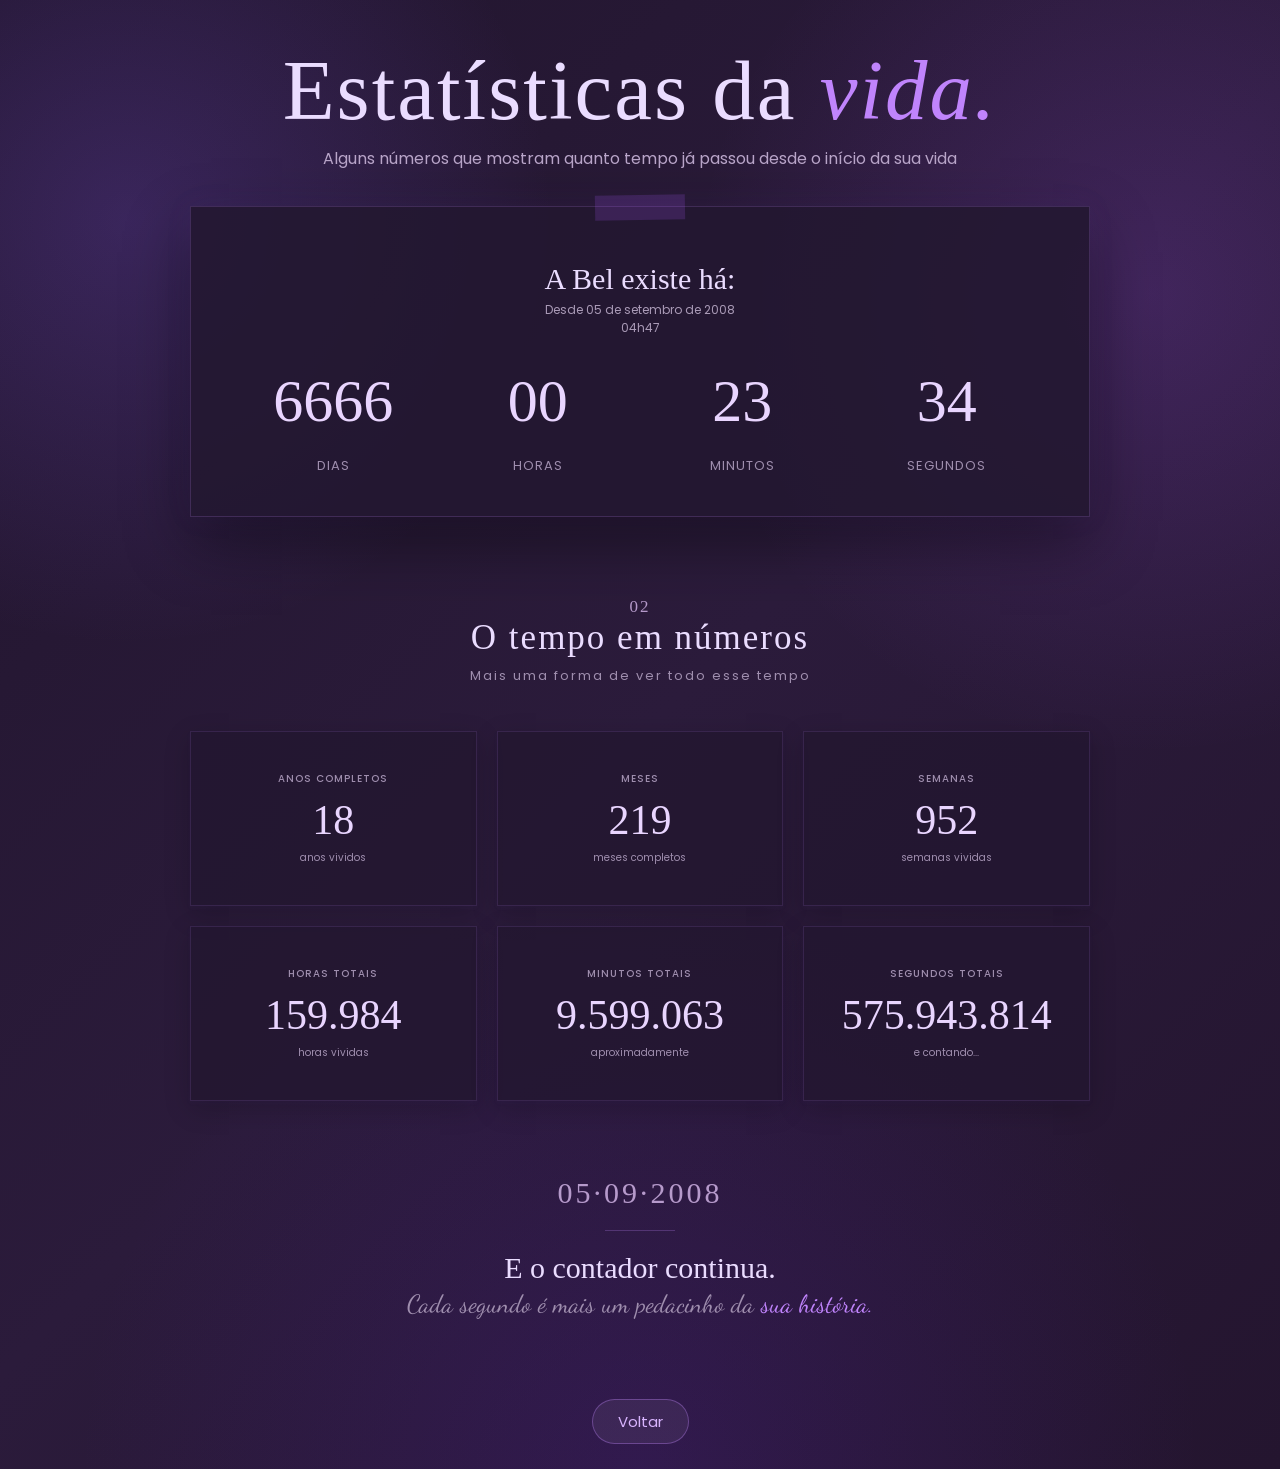
==== cards/estatisticas.html @ 7ff154b5 "first commit" ====
<!DOCTYPE html>
<html lang="pt-br">

<head>
    <meta charset="UTF-8">
    <meta name="viewport" content="width=device-width, initial-scale=1.0">

    <title>Minhas Memórias</title>

    <link rel="preconnect" href="https://fonts.googleapis.com">
    <link rel="preconnect" href="https://fonts.gstatic.com" crossorigin>

    <link
        href="https://fonts.googleapis.com/css2?family=Dancing+Script:wght@500;600;700&family=Playfair+Display:wght@400;500;600;700&family=Poppins:wght@300;400;500;600;700&display=swap"
        rel="stylesheet"
    >

    <link rel="stylesheet" href="estatistica.css">
</head>

<body>

    <h1>Estatísticas da <span>vida.</span></h1>

    <h2>
        Alguns números que mostram quanto tempo já passou desde o início da sua vida
    </h2>


    <div class="container">

        <div class="papel">

            <h2 class="titulo-pqno">
                A Bel existe há:

                <p>
                    Desde 05 de setembro de 2008 <br>
                    04h47
                </p>

            </h2>


            <div class="numeros">

                <div>
                    <span id="dias">00</span>
                    <span class="tempo"><br>dias</span>
                </div>


                <div>
                    <span id="horas">00</span>
                    <span class="tempo"><br>horas</span>
                </div>


                <div>
                    <span id="minutos">00</span>
                    <span class="tempo"><br>minutos</span>
                </div>


                <div>
                    <span id="segundos">00</span>
                    <span class="tempo"><br>segundos</span>
                </div>

            </div>

        </div>

    </div>


    <h2 class="titulo-ii">

        <p>
            <span>02</span>
        </p>

        O tempo em números

        <p>
            Mais uma forma de ver todo esse tempo
        </p>

    </h2>


    <div class="grade">


        <div class="card-tempo">

            <p class="titulo-card">
                Anos completos
            </p>

            <span id="anos-bruto">00</span>

            <p class="textinho">
                anos vividos
            </p>

        </div>


        <div class="card-tempo">

            <p class="titulo-card">
                Meses
            </p>

            <span id="meses-bruto">00</span>

            <p class="textinho">
                meses completos
            </p>

        </div>


        <div class="card-tempo">

            <p class="titulo-card">
                Semanas
            </p>

            <span id="semanas-bruto">00</span>

            <p class="textinho">
                semanas vividas
            </p>

        </div>


        <div class="card-tempo">

            <p class="titulo-card">
                Horas totais
            </p>

            <span id="horas-bruto">00</span>

            <p class="textinho">
                horas vividas
            </p>

        </div>


        <div class="card-tempo">

            <p class="titulo-card">
                Minutos totais
            </p>

            <span id="minutos-bruto">00</span>

            <p class="textinho">
                aproximadamente
            </p>

        </div>


        <div class="card-tempo">

            <p class="titulo-card">
                Segundos totais
            </p>

            <span id="segundos-bruto">00</span>

            <p class="textinho">
                e contando...
            </p>

        </div>


    </div>


    <script src="estatistica.js"></script>


    <p class="data-final">
        05·09·2008
    </p>


    <div class="linha-final"></div>


    <p class="texto-final">

        E o contador continua.

        <br>

        <span class="textinho-final">
            Cada segundo é mais um pedacinho da
            <span>sua história.</span>
        </span>

    </p>
    
    <a href="/index.html">Voltar</a>

</body>

</html>
---- cards/estatistica.css ----
:root {
    color-scheme: dark;
}

* {
    padding: 0;
    margin: 0;
    box-sizing: border-box;
}

body {
    min-height: 100vh;
    background: radial-gradient(circle at 10% 15%, rgba(139, 92, 246, 0.22), transparent 25%), radial-gradient(circle at 90% 20%, rgba(168, 85, 247, 0.18), transparent 28%), radial-gradient(circle at 50% 100%, rgba(91, 33, 182, 0.20), transparent 35%), linear-gradient(135deg, #21152d, #2b1b3b 50%, #24152f);
    color: #eadcff;
    overflow-x: hidden;
}

h1 {
    font-family: "DM Serif Display", serif;
    font-size: 85px;
    line-height: 0.95;
    color: #eadcff;
    letter-spacing: 2px;
    font-weight: 400;
    text-align: center;
    margin-top: 50px;
}

h1 span {
    font-family: "DM Serif Display", serif;
    font-style: italic;
    color: #c084fc;
}

body h2 {
    font-family: "Poppins", sans-serif;
    font-size: 16px;
    font-weight: 400;
    color: #b9a5c9;
    text-align: center;
    margin-top: 15px;
    padding: 0 20px;
}

.container {
    display: flex;
    justify-content: center;
    align-items: center;
    width: 100%;
}

.papel {
    width: 100%;
    max-width: 900px;
    background: rgba(35, 23, 48, 0.88);
    padding: 40px 45px;
    position: relative;
    border: 1px solid rgba(192, 132, 252, 0.18);
    box-shadow: 0 25px 60px rgba(0, 0, 0, 0.40), 0 0 25px rgba(139, 92, 246, 0.08);
    margin-top: 35px;
}

.papel::before {
    content: "";
    position: absolute;
    width: 90px;
    height: 25px;
    background: rgba(168, 85, 247, 0.18);
    top: -12px;
    left: 50%;
    transform: translateX(-50%) rotate(-1deg);
}

.titulo-pqno {
    font-family: "DM Serif Display", serif;
    font-size: 30px;
    color: #eadcff;
    text-align: center;
}

.titulo-pqno p {
    font-family: "Poppins", sans-serif;
    font-size: 12px;
    color: #a99ab6;
    text-align: center;
    font-weight: 400;
    margin-top: 5px;
}

.numeros {
    font-family: "DM Serif Display", serif;
    color: #e9d5ff;
    font-size: 60px;
    margin-top: 30px;
    display: grid;
    grid-template-columns: repeat(4, 1fr);
    align-items: center;
    justify-content: center;
    gap: 10px;
    text-align: center;
}

.numeros > div {
    display: flex;
    flex-direction: column;
    align-items: center;
    justify-content: center;
}

.numeros .tempo {
    display: block;
    font-family: "Poppins", sans-serif;
    color: #9f8eae;
    font-size: 13px;
    font-weight: 400;
    text-transform: uppercase;
    letter-spacing: 1px;
}

.titulo-ii {
    font-family: "DM Serif Display", serif;
    font-size: 35px;
    color: #eadcff;
    letter-spacing: 2px;
    font-weight: 400;
    text-align: center;
    margin-top: 80px;
    margin-bottom: 45px;
}

.titulo-ii p {
    font-family: "Poppins", sans-serif;
    font-size: 13px;
    color: #9f8eae;
    text-align: center;
    font-weight: 400;
    margin-top: 8px;
}

.titulo-ii p span {
    font-family: "DM Serif Display", serif;
    font-size: 17px;
    color: #b69acb;
    font-weight: 400;
}

.grade {
    display: grid;
    grid-template-columns: repeat(3, 1fr);
    gap: 20px;
    width: 100%;
    max-width: 900px;
    margin: 0 auto;
}

.card-tempo {
    width: 100%;
    min-height: 175px;
    background: rgba(35, 22, 48, 0.82);
    border: 1px solid rgba(192, 132, 252, 0.13);
    padding: 30px 20px;
    display: flex;
    flex-direction: column;
    justify-content: center;
    align-items: center;
    text-align: center;
    box-shadow: 0 8px 25px rgba(0, 0, 0, 0.18), 0 2px 5px rgba(139, 92, 246, 0.04);
    transition: transform 0.3s ease, box-shadow 0.3s ease;
}

.titulo-card {
    font-family: "Poppins", sans-serif;
    font-size: 10px;
    color: #9f8eae;
    text-align: center;
    font-weight: 500;
    text-transform: uppercase;
    letter-spacing: 1px;
    margin-bottom: 12px;
}

#anos-bruto,
#meses-bruto,
#semanas-bruto,
#horas-bruto,
#minutos-bruto,
#segundos-bruto {
    font-family: "DM Serif Display", serif;
    font-size: 42px;
    color: #e9d5ff;
    font-weight: 400;
    line-height: 1;
}

.textinho {
    margin-top: 9px;
    font-family: "Poppins", sans-serif;
    font-size: 10px;
    color: #9f8eae;
    text-align: center;
    font-weight: 400;
}

.data-final {
    margin-top: 75px;
    text-align: center;
    font-family: "DM Serif Display", serif;
    color: #b69acb;
    font-size: 30px;
    letter-spacing: 3px;
}

.linha-final {
    width: 70px;
    height: 1px;
    background: rgba(192, 132, 252, 0.25);
    margin: 20px auto;
}

.texto-final {
    font-family: "DM Serif Display", serif;
    font-size: 30px;
    font-weight: 400;
    color: #eadcff;
    text-align: center;
    margin-top: 15px;
    margin-bottom: 80px;
}

.textinho-final {
    font-family: "Dancing Script", cursive;
    text-align: center;
    font-size: 25px;
    color: #9f8eae;
}

.textinho-final span {
    color: #c084fc;
}

a {
    display: block;
    width: fit-content;
    margin: 1% auto 2%;
    padding: 10px 25px;
    font-family: "Poppins", sans-serif;
    font-size: 15px;
    color: #d8b4fe;
    border: 1px solid rgba(192, 132, 252, 0.35);
    background: rgba(255, 255, 255, 0.06);
    text-decoration: none;
    border-radius: 25px;
    transition: 0.3s;
}

a:hover {
    background: #7e22ce;
    color: #ffffff;
    transform: translateY(-2px);
}

@media (max-width: 700px) {
    h1 {
        font-size: 60px;
    }

    body > h2 {
        font-size: 14px;
        line-height: 24px;
    }

    .papel {
        width: calc(100% - 30px);
        padding: 35px 20px;
    }

    .numeros {
        grid-template-columns: repeat(2, 1fr);
        gap: 30px 10px;
        font-size: 50px;
    }

    .grade {
        width: calc(100% - 30px);
        grid-template-columns: repeat(2, 1fr);
        gap: 15px;
    }

    .card-tempo {
        min-height: 150px;
        padding: 25px 10px;
    }

    #anos-bruto,
    #meses-bruto,
    #semanas-bruto,
    #horas-bruto,
    #minutos-bruto,
    #segundos-bruto {
        font-size: 35px;
    }

    .titulo-ii {
        font-size: 30px;
    }

    .texto-final {
        font-size: 25px;
    }
}

@media (max-width: 450px) {
    h1 {
        font-size: 48px;
    }

    .grade {
        grid-template-columns: 1fr;
    }

    .numeros {
        font-size: 42px;
    }

    .titulo-pqno {
        font-size: 26px;
    }
}
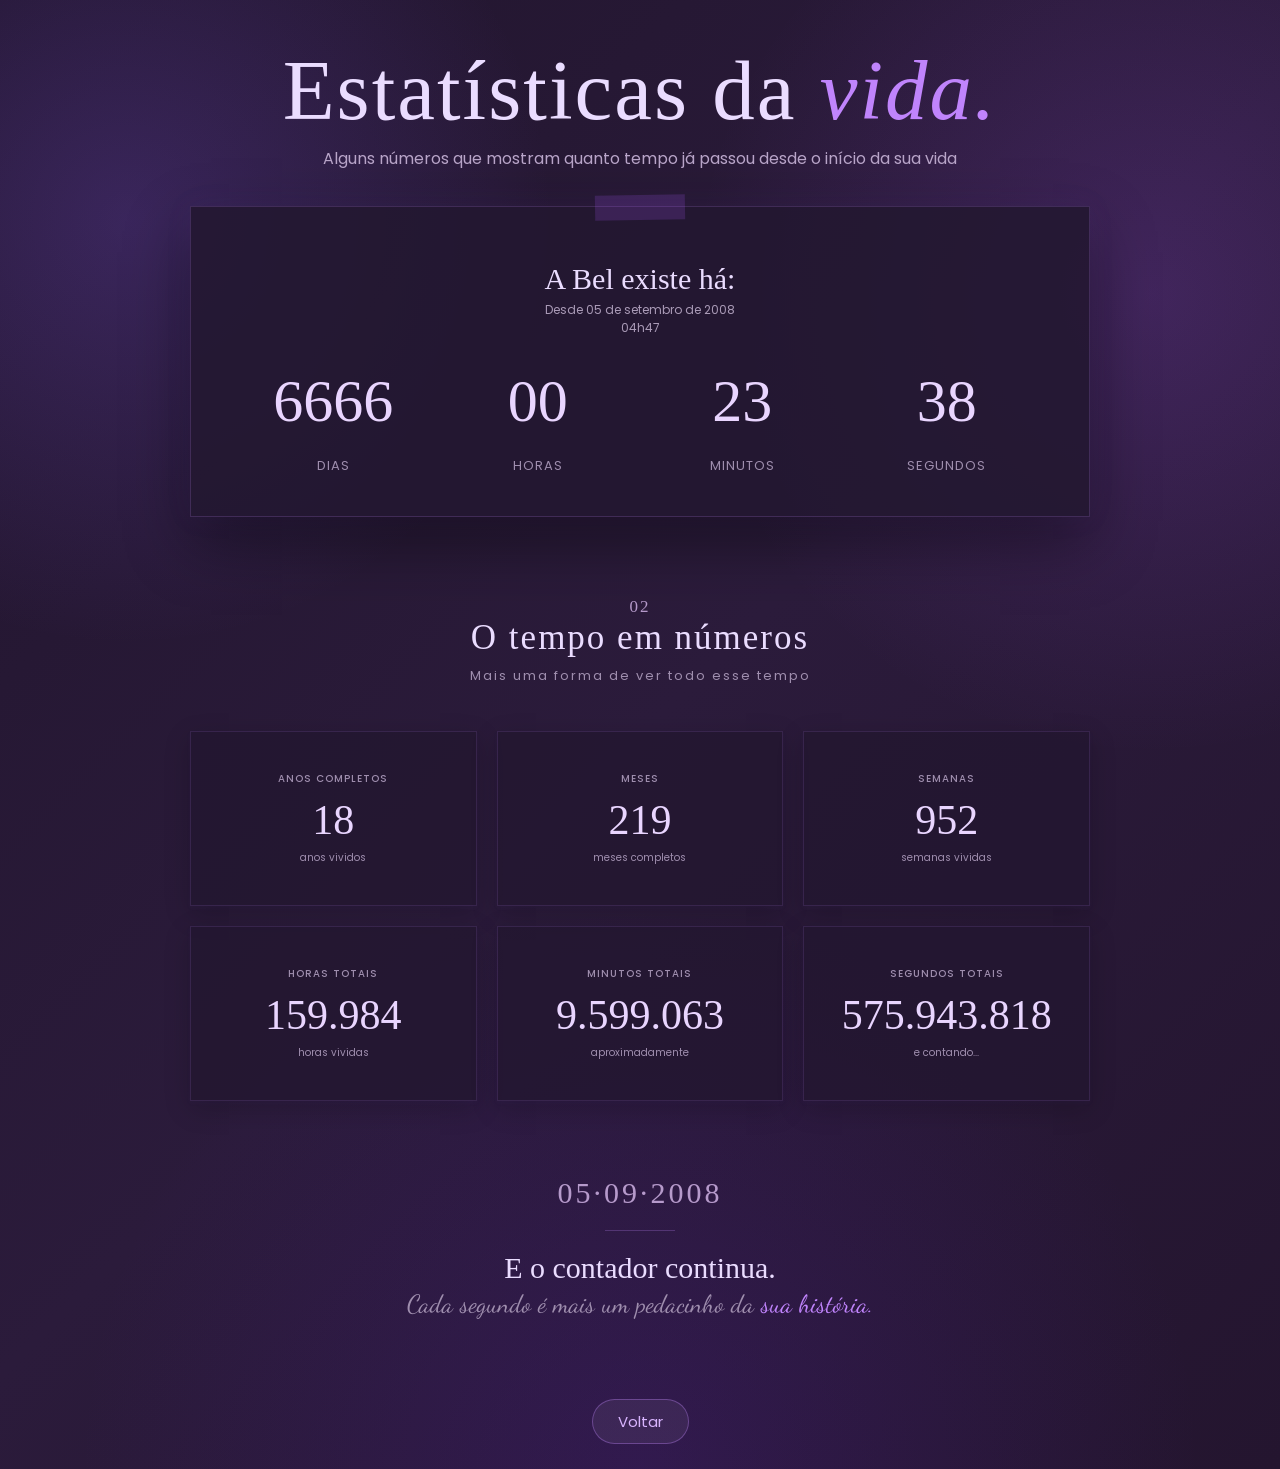
==== commit 7f68f50d: "commit2" ====
--- a/cards/estatisticas.html
+++ b/cards/estatisticas.html
@@ -5,7 +5,7 @@
     <meta charset="UTF-8">
     <meta name="viewport" content="width=device-width, initial-scale=1.0">
 
-    <title>Minhas Memórias</title>
+    <title>Estatísticas</title>
 
     <link rel="preconnect" href="https://fonts.googleapis.com">
     <link rel="preconnect" href="https://fonts.gstatic.com" crossorigin>
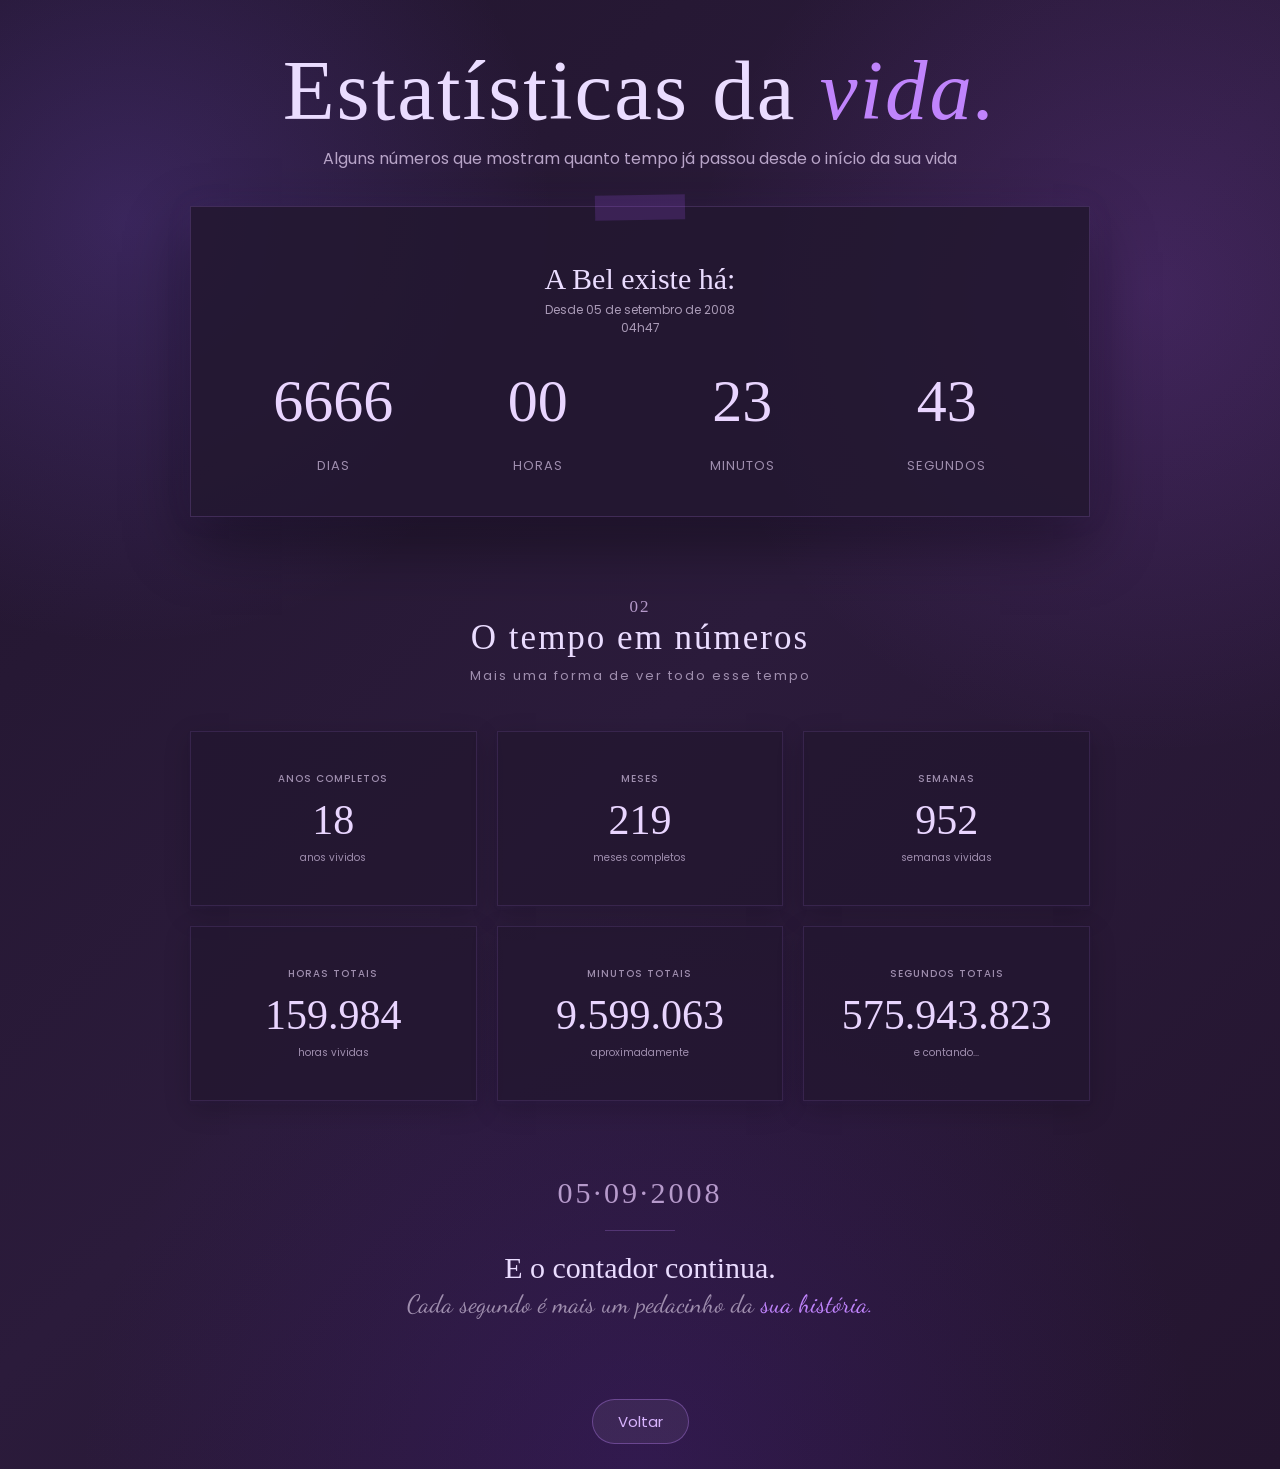
==== commit 708445b6: "corrige botão voltar" ====
--- a/cards/estatisticas.html
+++ b/cards/estatisticas.html
@@ -5,7 +5,7 @@
     <meta charset="UTF-8">
     <meta name="viewport" content="width=device-width, initial-scale=1.0">
 
-    <title>Estatísticas</title>
+    <title>Estatísticasgi</title>
 
     <link rel="preconnect" href="https://fonts.googleapis.com">
     <link rel="preconnect" href="https://fonts.gstatic.com" crossorigin>
@@ -209,7 +209,7 @@
 
     </p>
     
-    <a href="/index.html">Voltar</a>
+    <a href="index.html">Voltar</a>
 
 </body>
 
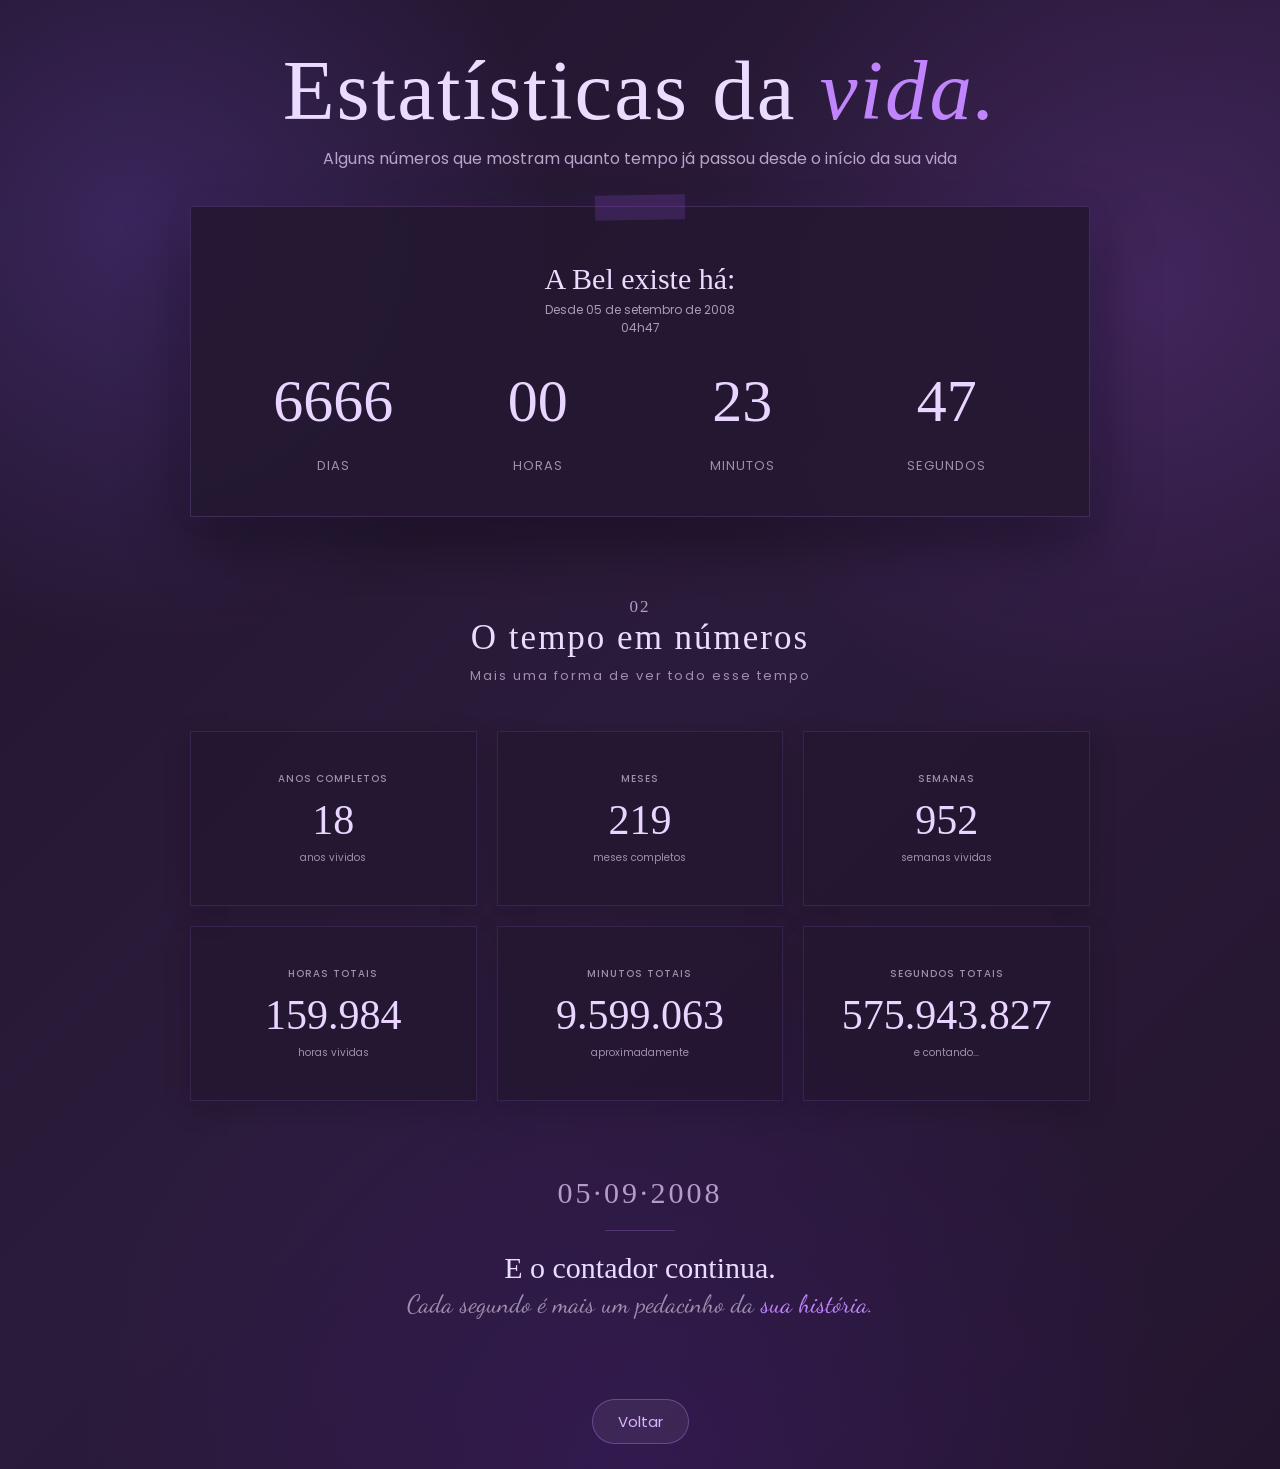
==== commit aa46bc47: "agora ta perfeito" ====
--- a/cards/estatisticas.html
+++ b/cards/estatisticas.html
@@ -5,10 +5,11 @@
     <meta charset="UTF-8">
     <meta name="viewport" content="width=device-width, initial-scale=1.0">
 
-    <title>Estatísticasgi</title>
+    <title>Estatísticas da sua vida</title>
 
     <link rel="preconnect" href="https://fonts.googleapis.com">
     <link rel="preconnect" href="https://fonts.gstatic.com" crossorigin>
+    <link rel="icon" href="data:image/svg+xml,<svg xmlns=%22http://www.w3.org/2000/svg%22 viewBox=%220 0 100 100%22><text y=%22.9em%22 font-size=%2290%22>💜</text></svg>">
 
     <link
         href="https://fonts.googleapis.com/css2?family=Dancing+Script:wght@500;600;700&family=Playfair+Display:wght@400;500;600;700&family=Poppins:wght@300;400;500;600;700&display=swap"
@@ -209,7 +210,7 @@
 
     </p>
     
-    <a href="index.html">Voltar</a>
+    <a href="../index.html">Voltar</a>
 
 </body>
 
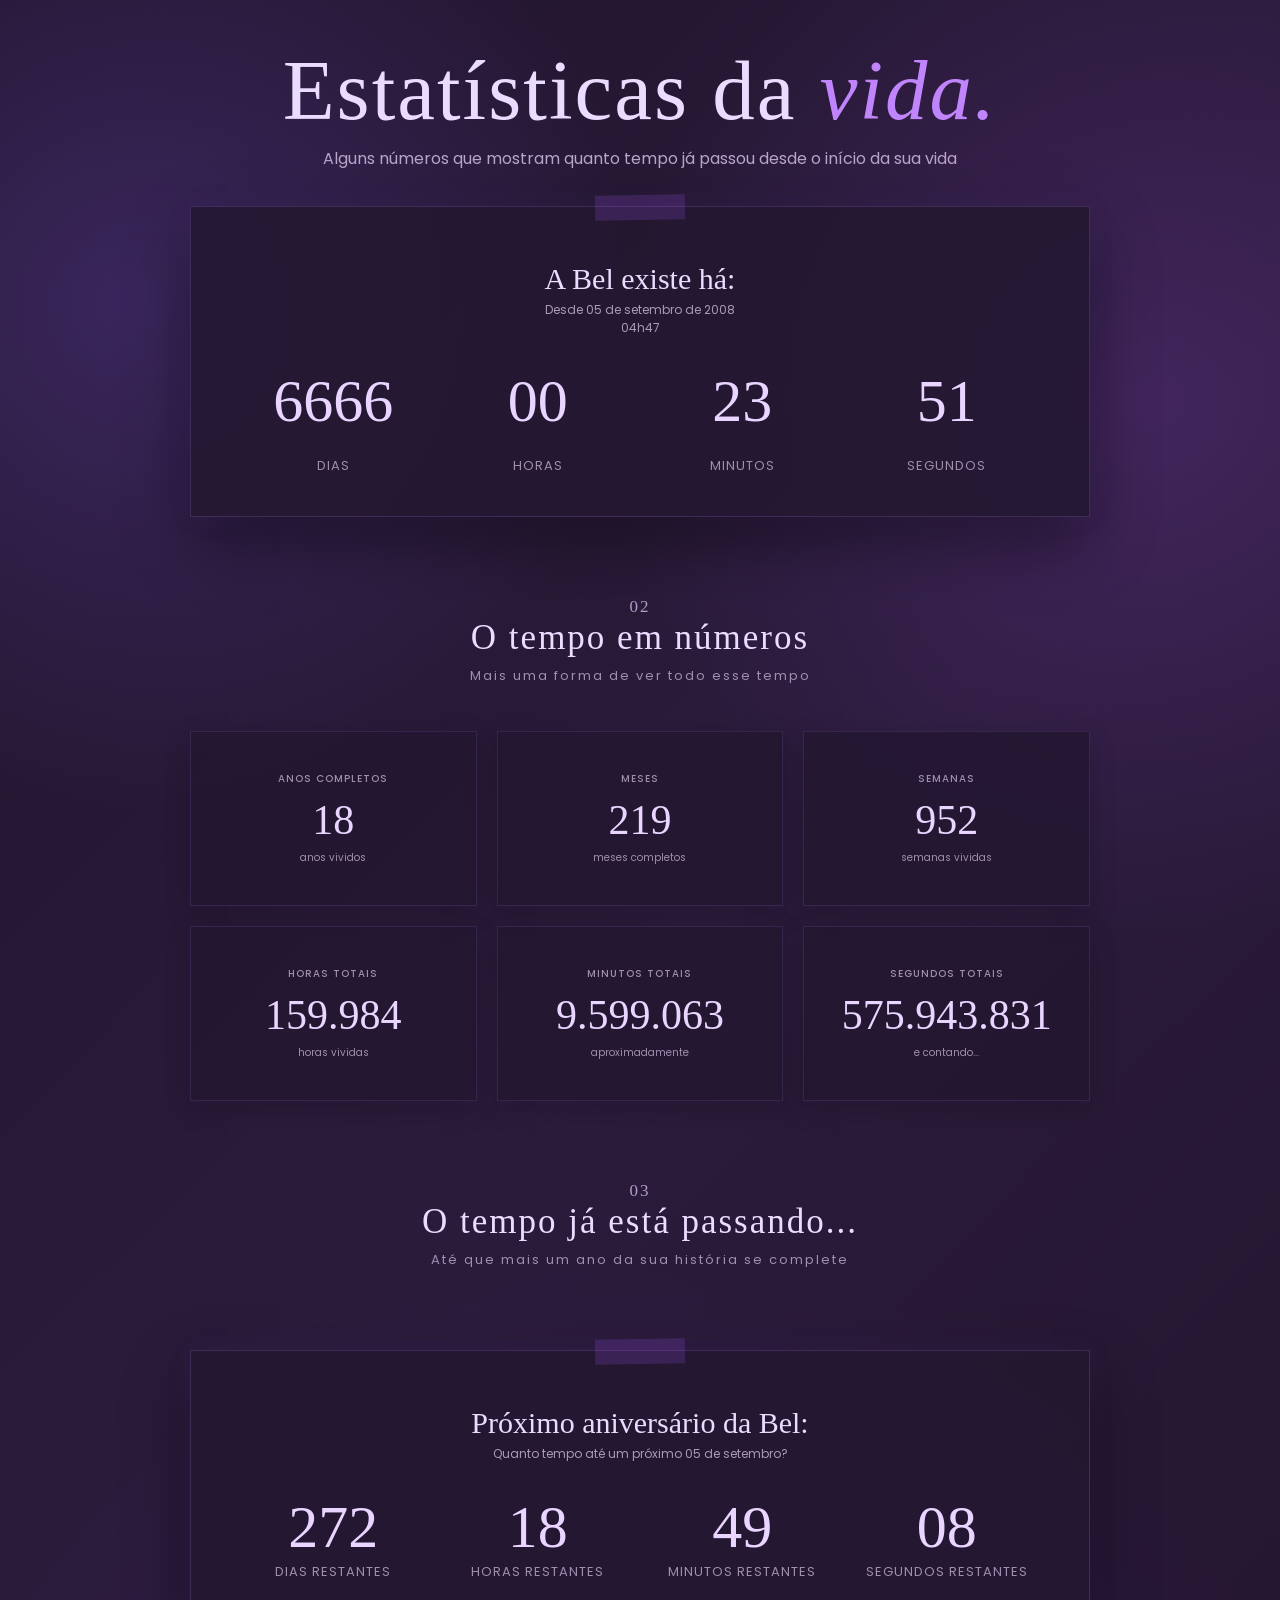
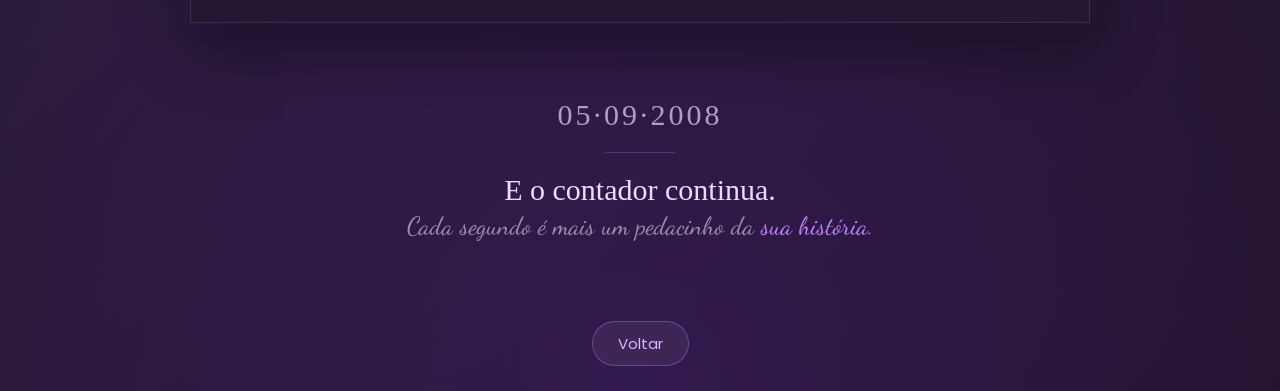
==== commit a1dfc01b: "adiciona contador para proximo aniversario" ====
--- a/cards/estatisticas.html
+++ b/cards/estatisticas.html
@@ -77,114 +77,96 @@
 
     <h2 class="titulo-ii">
 
-        <p>
-            <span>02</span>
-        </p>
-
-        O tempo em números
-
-        <p>
-            Mais uma forma de ver todo esse tempo
-        </p>
+        <p><span>02</span></p>O tempo em números
+        <p>Mais uma forma de ver todo esse tempo</p>
 
     </h2>
 
 
     <div class="grade">
 
-
         <div class="card-tempo">
-
-            <p class="titulo-card">
-                Anos completos
-            </p>
-
+            <p class="titulo-card">Anos completos</p>
             <span id="anos-bruto">00</span>
-
-            <p class="textinho">
-                anos vividos
-            </p>
-
+            <p class="textinho">anos vividos</p>
         </div>
 
 
         <div class="card-tempo">
-
-            <p class="titulo-card">
-                Meses
-            </p>
-
+            <p class="titulo-card">Meses</p>
             <span id="meses-bruto">00</span>
-
-            <p class="textinho">
-                meses completos
-            </p>
-
+            <p class="textinho">meses completos</p>
         </div>
 
 
         <div class="card-tempo">
-
-            <p class="titulo-card">
-                Semanas
-            </p>
-
+            <p class="titulo-card">Semanas</p>
             <span id="semanas-bruto">00</span>
-
-            <p class="textinho">
-                semanas vividas
-            </p>
-
+            <p class="textinho">semanas vividas</p>
         </div>
 
 
         <div class="card-tempo">
-
-            <p class="titulo-card">
-                Horas totais
-            </p>
-
+            <p class="titulo-card"> Horas totais</p>
             <span id="horas-bruto">00</span>
-
-            <p class="textinho">
-                horas vividas
-            </p>
-
+            <p class="textinho">horas vividas</p>
         </div>
 
 
         <div class="card-tempo">
-
-            <p class="titulo-card">
-                Minutos totais
-            </p>
-
+            <p class="titulo-card">Minutos totais</p>
             <span id="minutos-bruto">00</span>
-
-            <p class="textinho">
-                aproximadamente
-            </p>
-
+            <p class="textinho">aproximadamente</p>
         </div>
 
 
         <div class="card-tempo">
-
-            <p class="titulo-card">
-                Segundos totais
-            </p>
+            <p class="titulo-card">Segundos totais</p>
 
             <span id="segundos-bruto">00</span>
-
-            <p class="textinho">
-                e contando...
-            </p>
-
+            <p class="textinho">e contando...</p>
         </div>
 
 
     </div>
 
+        <h2 class="titulo-ii">
+            <p><span>03</span></p>O tempo já está passando...<p>Até que mais um ano da sua história se complete </p>
+        </h2>
+
+        <div class="container">
+
+            <div class="papel"> 
+
+                <h2 class="titulo-pqno">Próximo aniversário da Bel:
+                    <p>Quanto tempo até um próximo 05 de setembro?</p>
+                </h2>
+
+
+                <div class="numeros">
+                    <div>
+                        <span id="dias-proximo">00</span>
+                        <p class="tempo">Dias restantes</p>
+                    </div>
+
+                    <div>
+                        <span id="horas-proximo">00</span>
+                        <p class="tempo">Horas restantes</p>
+                    </div>
+
+                    <div>
+                        <span id="minutos-proximo">00</span>
+                        <p class="tempo">Minutos restantes</p>
+                    </div>
+
+                    <div>
+                        <span id="segundos-proximo">00</span>
+                        <p class="tempo">Segundos restantes</p>
+                    </div>
+                </div>
+            </div>
+        </div>
+   
 
     <script src="estatistica.js"></script>
 
--- a/cards/estatistica.css
+++ b/cards/estatistica.css
@@ -151,6 +151,7 @@
     width: 100%;
     max-width: 900px;
     margin: 0 auto;
+    margin-bottom: 8px;
 }
 
 .card-tempo {
